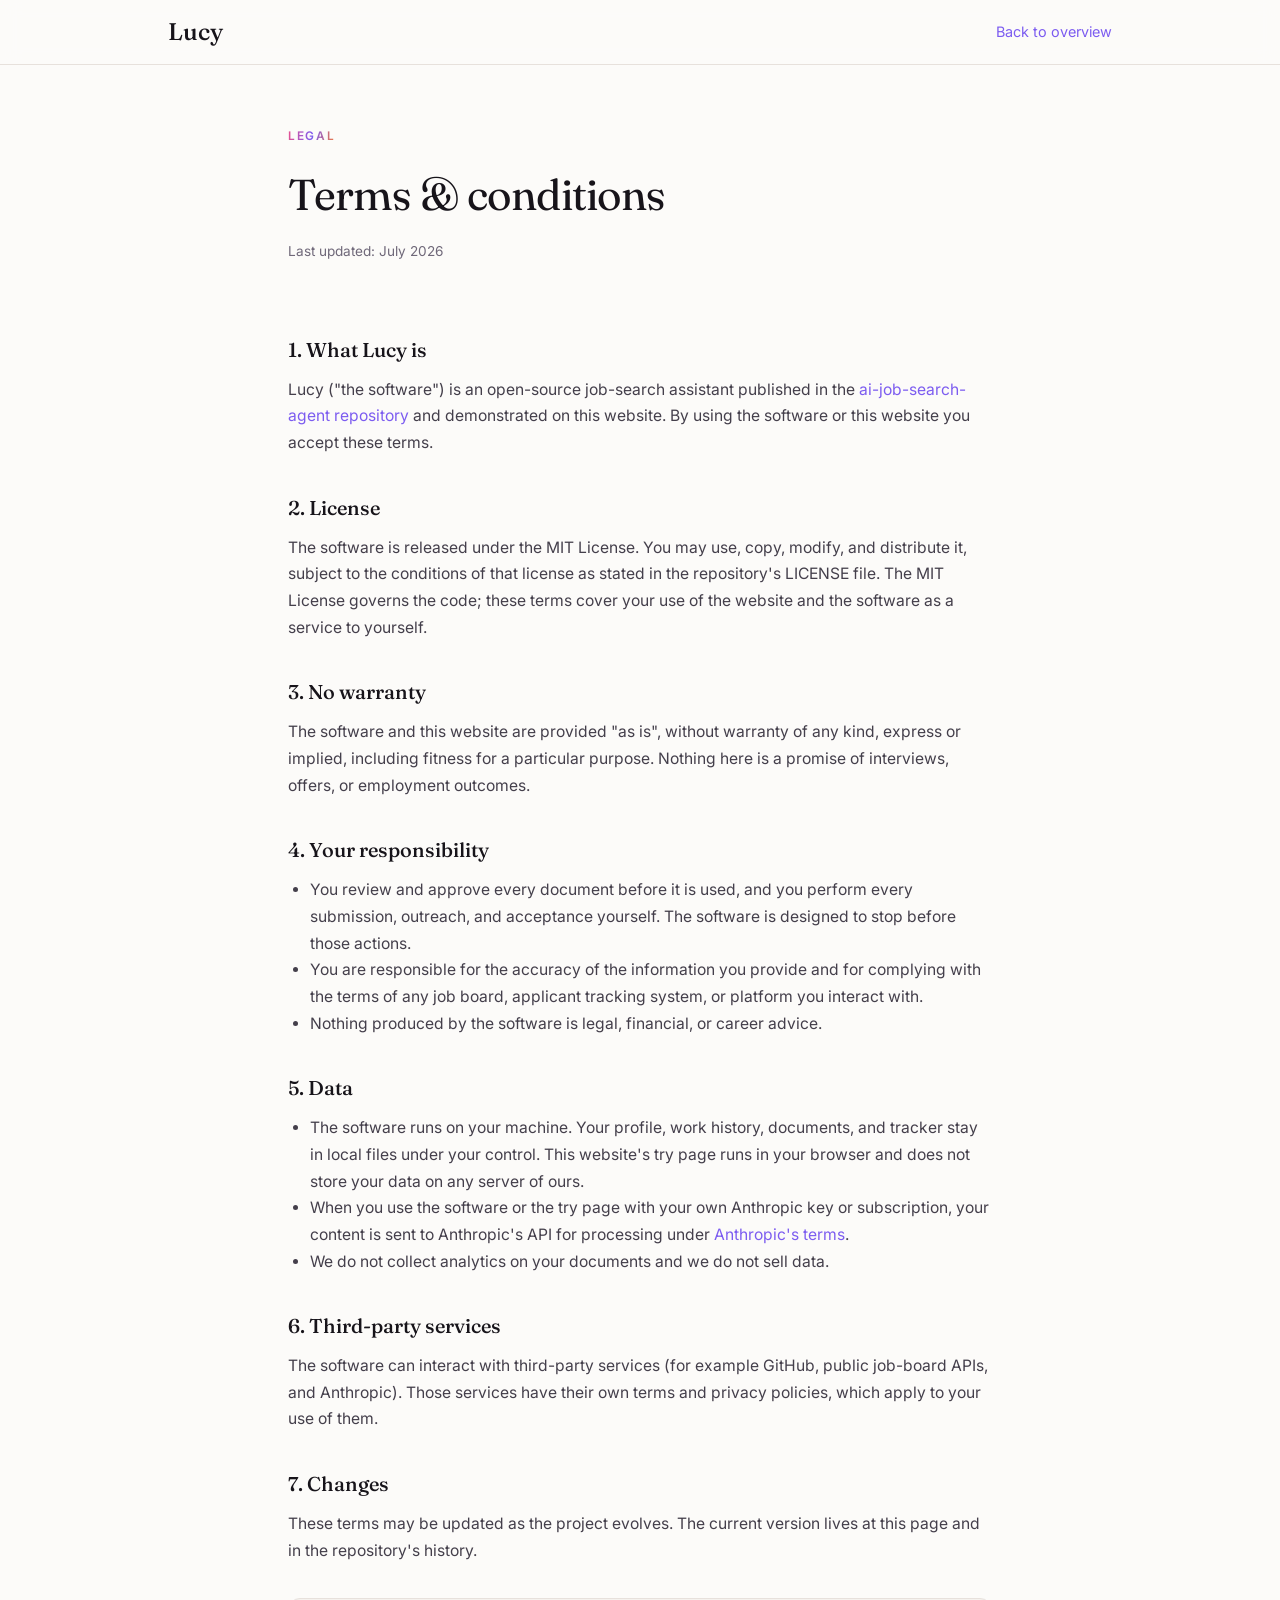
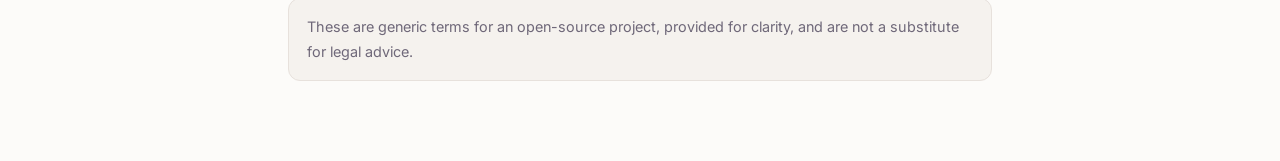
==== docs/terms.html @ f16daef8 "Landing page restructure: concise consulting-style flow, FAQ, terms page - Copy: em dashes removed t" ====
<!DOCTYPE html>
<html lang="en">
<head>
<meta charset="UTF-8">
<meta name="viewport" content="width=device-width, initial-scale=1.0">
<title>Terms &amp; conditions · Lucy</title>
<meta name="description" content="Generic terms and conditions for Lucy, the open-source job-search agent.">
<link rel="preconnect" href="https://fonts.googleapis.com">
<link rel="preconnect" href="https://fonts.gstatic.com" crossorigin>
<link href="https://fonts.googleapis.com/css2?family=Fraunces:opsz,wght@9..144,400;9..144,500&family=Inter:wght@400;500;600&display=swap" rel="stylesheet">
<style>
  :root{
    --ink:#17141a; --ink-2:#443f4b; --ink-3:#6f6879;
    --paper:#fcfbf9; --paper-2:#f5f2ee; --line:#e7e1dc;
    --violet:#7c5cf0;
    --grad:linear-gradient(100deg,#e9518f 0%,#7c5cf0 52%,#f2793f 100%);
    --display:'Fraunces',Georgia,serif; --sans:'Inter',system-ui,-apple-system,sans-serif;
  }
  *{box-sizing:border-box;margin:0;padding:0}
  body{background:var(--paper);color:var(--ink);font-family:var(--sans);
    font-size:16px;line-height:1.7;-webkit-font-smoothing:antialiased}
  .wrap{max-width:760px;margin:0 auto;padding:0 28px}
  a{color:var(--violet);text-decoration:none}
  a:hover{text-decoration:underline}
  nav{position:sticky;top:0;background:rgba(252,251,249,.85);backdrop-filter:blur(10px);
    border-bottom:1px solid var(--line)}
  nav .wrap{display:flex;align-items:center;justify-content:space-between;height:64px;max-width:1000px}
  .logo{font-family:var(--display);font-size:1.5rem;font-weight:500;color:var(--ink)}
  .logo:hover{text-decoration:none}
  header{padding:56px 0 8px}
  .eyebrow{font-size:.74rem;font-weight:600;letter-spacing:.14em;text-transform:uppercase;
    background:var(--grad);-webkit-background-clip:text;background-clip:text;color:transparent}
  h1{font-family:var(--display);font-weight:400;font-size:clamp(1.9rem,4.5vw,2.7rem);
    letter-spacing:-.02em;margin:10px 0 8px}
  .updated{font-size:.85rem;color:var(--ink-3)}
  main{padding:28px 0 80px}
  h2{font-family:var(--display);font-weight:500;font-size:1.25rem;margin:34px 0 10px}
  p,li{color:var(--ink-2);font-size:.98rem}
  ul{padding-left:22px;margin:8px 0}
  .note{border:1px solid var(--line);background:var(--paper-2);border-radius:12px;
    padding:16px 18px;margin-top:34px;font-size:.9rem;color:var(--ink-3)}
</style>
</head>
<body>
<nav>
  <div class="wrap">
    <a class="logo" href="index.html">Lucy</a>
    <a href="index.html" style="font-size:.9rem">Back to overview</a>
  </div>
</nav>
<header>
  <div class="wrap">
    <span class="eyebrow">Legal</span>
    <h1>Terms &amp; conditions</h1>
    <p class="updated">Last updated: July 2026</p>
  </div>
</header>
<main>
  <div class="wrap">
    <h2>1. What Lucy is</h2>
    <p>Lucy ("the software") is an open-source job-search assistant published in the
      <a href="https://github.com/HimadriTrying/ai-job-search-agent" target="_blank" rel="noopener">ai-job-search-agent repository</a>
      and demonstrated on this website. By using the software or this website you accept these terms.</p>

    <h2>2. License</h2>
    <p>The software is released under the MIT License. You may use, copy, modify, and distribute it,
      subject to the conditions of that license as stated in the repository's LICENSE file. The MIT
      License governs the code; these terms cover your use of the website and the software as a service
      to yourself.</p>

    <h2>3. No warranty</h2>
    <p>The software and this website are provided "as is", without warranty of any kind, express or
      implied, including fitness for a particular purpose. Nothing here is a promise of interviews,
      offers, or employment outcomes.</p>

    <h2>4. Your responsibility</h2>
    <ul>
      <li>You review and approve every document before it is used, and you perform every submission,
        outreach, and acceptance yourself. The software is designed to stop before those actions.</li>
      <li>You are responsible for the accuracy of the information you provide and for complying with
        the terms of any job board, applicant tracking system, or platform you interact with.</li>
      <li>Nothing produced by the software is legal, financial, or career advice.</li>
    </ul>

    <h2>5. Data</h2>
    <ul>
      <li>The software runs on your machine. Your profile, work history, documents, and tracker stay
        in local files under your control. This website's try page runs in your browser and does not
        store your data on any server of ours.</li>
      <li>When you use the software or the try page with your own Anthropic key or subscription, your
        content is sent to Anthropic's API for processing under
        <a href="https://www.anthropic.com/legal/consumer-terms" target="_blank" rel="noopener">Anthropic's terms</a>.</li>
      <li>We do not collect analytics on your documents and we do not sell data.</li>
    </ul>

    <h2>6. Third-party services</h2>
    <p>The software can interact with third-party services (for example GitHub, public job-board APIs,
      and Anthropic). Those services have their own terms and privacy policies, which apply to your use
      of them.</p>

    <h2>7. Changes</h2>
    <p>These terms may be updated as the project evolves. The current version lives at this page and in
      the repository's history.</p>

    <div class="note">These are generic terms for an open-source project, provided for clarity, and are
      not a substitute for legal advice.</div>
  </div>
</main>
</body>
</html>
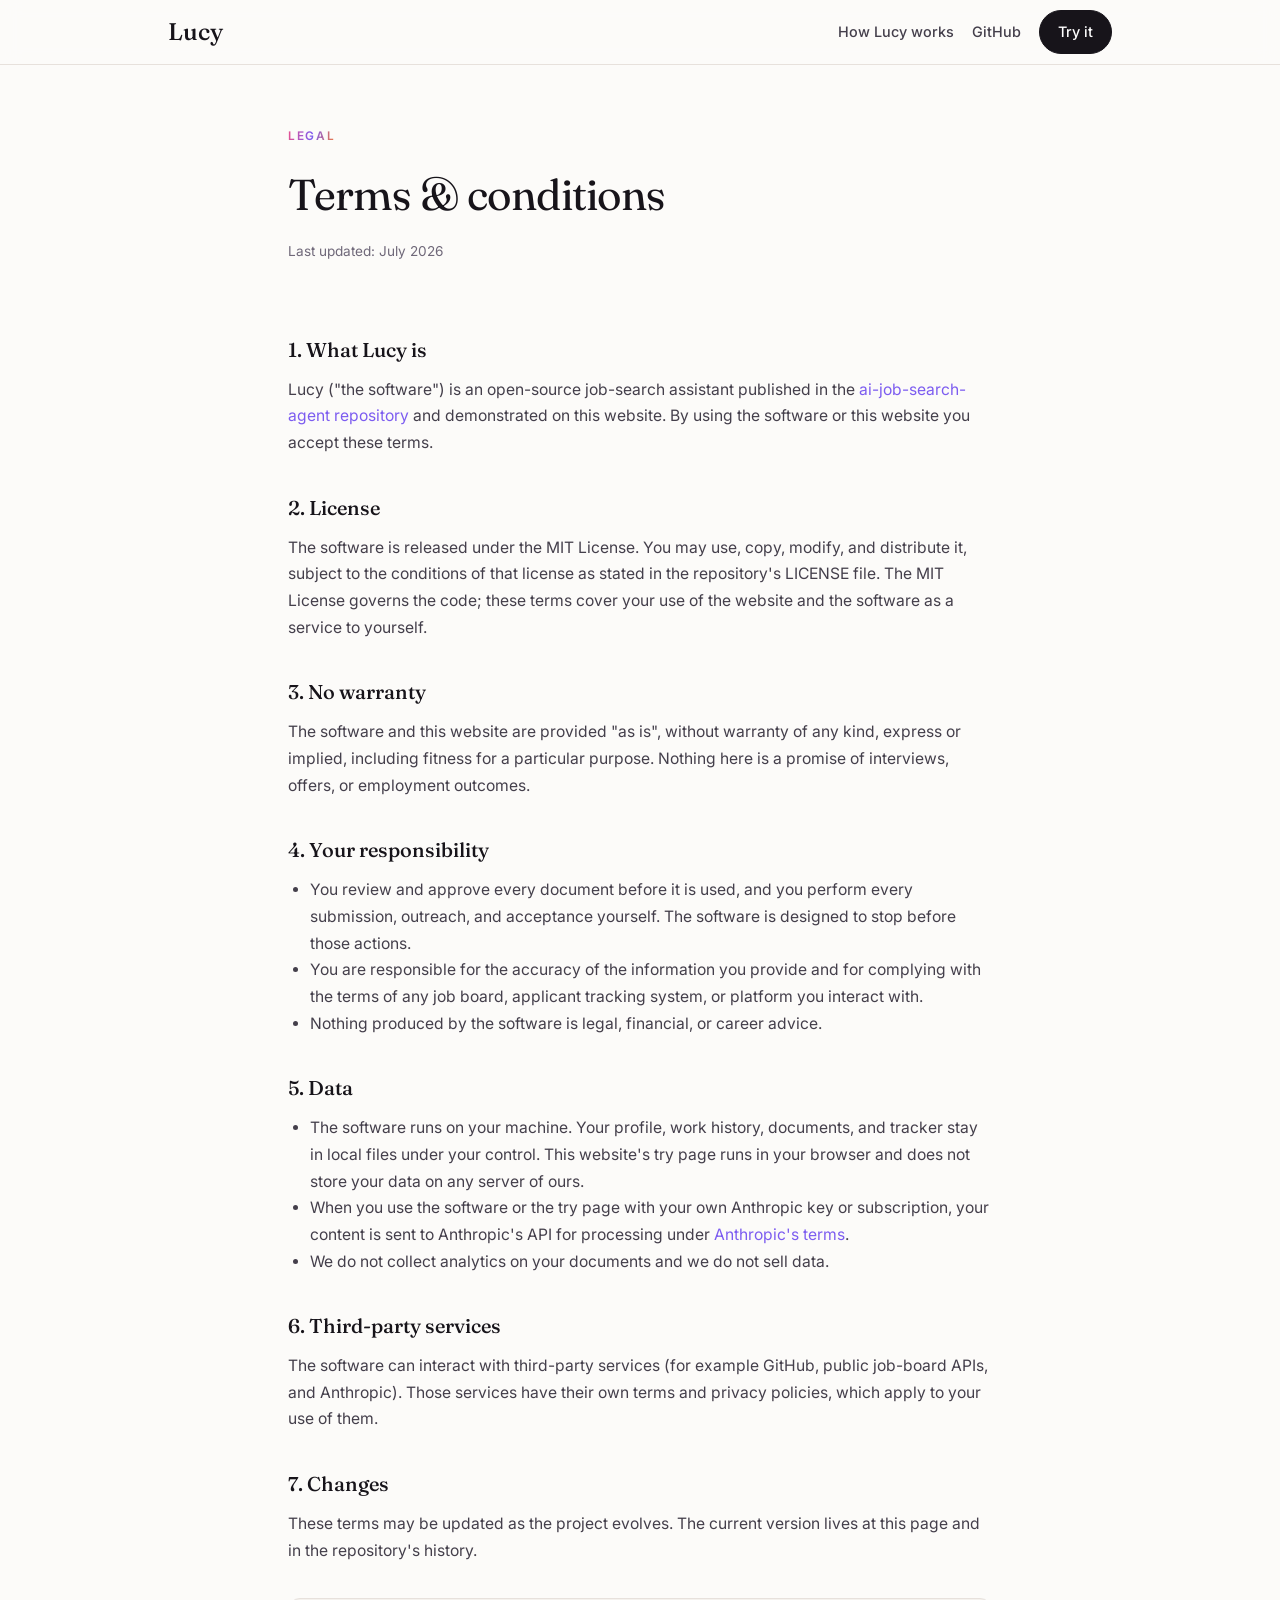
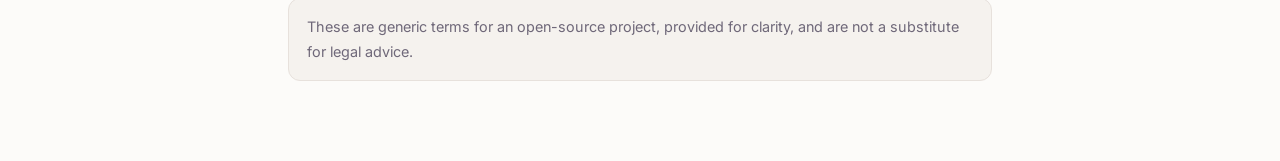
==== commit b3a12376: "Unify top nav across all pages Try and terms pages now carry the same nav as the overview: logo, How" ====
--- a/docs/terms.html
+++ b/docs/terms.html
@@ -27,6 +27,12 @@
   nav .wrap{display:flex;align-items:center;justify-content:space-between;height:64px;max-width:1000px}
   .logo{font-family:var(--display);font-size:1.5rem;font-weight:500;color:var(--ink)}
   .logo:hover{text-decoration:none}
+  .nav-links{display:flex;align-items:center;gap:18px}
+  .nav-link{font-size:.9rem;font-weight:500;color:var(--ink-2)}
+  .nav-cta{font-family:var(--sans);font-size:.9rem;font-weight:500;padding:9px 18px;
+    border-radius:999px;color:#fff;background:var(--ink);border:1px solid var(--ink);transition:.15s}
+  .nav-cta:hover{text-decoration:none;transform:translateY(-1px);box-shadow:0 4px 14px rgba(124,92,240,.25)}
+  @media(max-width:560px){.nav-link{display:none}}
   header{padding:56px 0 8px}
   .eyebrow{font-size:.74rem;font-weight:600;letter-spacing:.14em;text-transform:uppercase;
     background:var(--grad);-webkit-background-clip:text;background-clip:text;color:transparent}
@@ -45,7 +51,11 @@
 <nav>
   <div class="wrap">
     <a class="logo" href="index.html">Lucy</a>
-    <a href="index.html" style="font-size:.9rem">Back to overview</a>
+    <div class="nav-links">
+      <a class="nav-link" href="index.html#how">How Lucy works</a>
+      <a class="nav-link" href="https://github.com/HimadriTrying/ai-job-search-agent" target="_blank" rel="noopener">GitHub</a>
+      <a class="nav-cta" href="try.html">Try it</a>
+    </div>
   </div>
 </nav>
 <header>
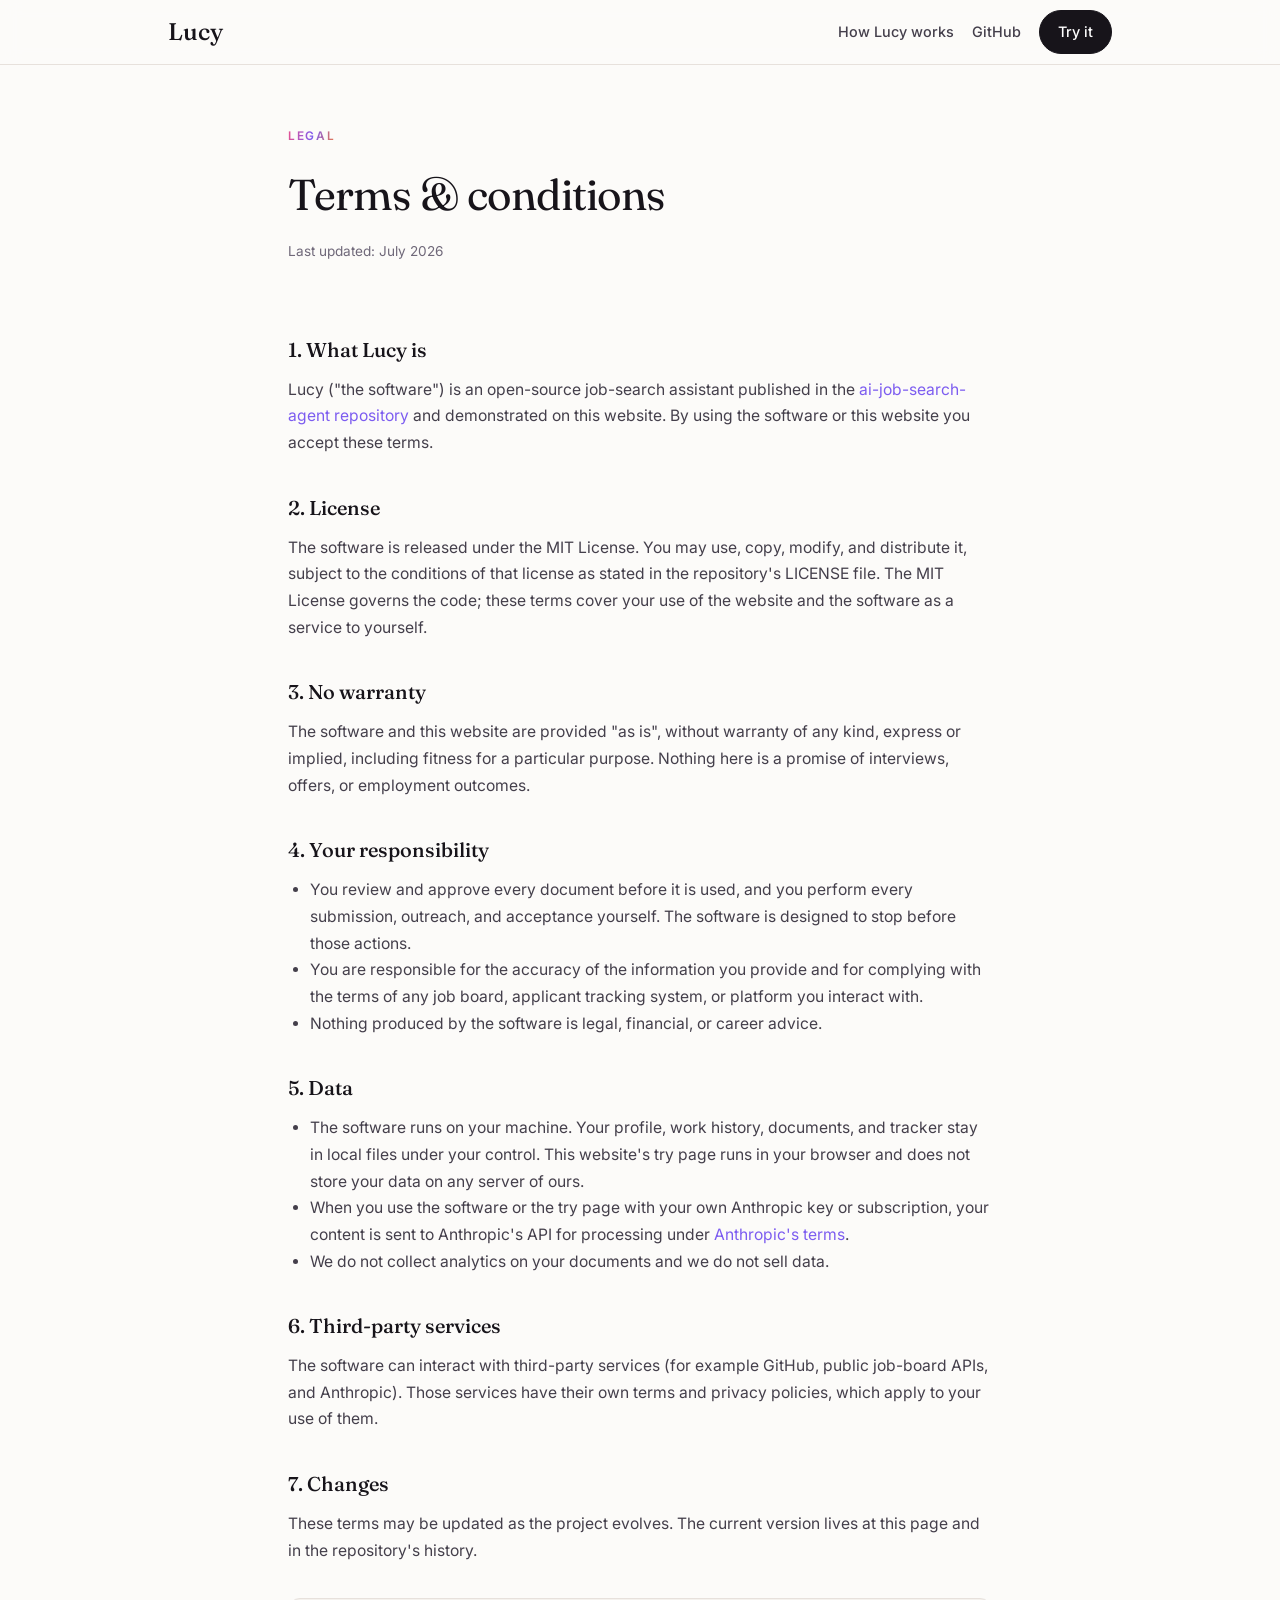
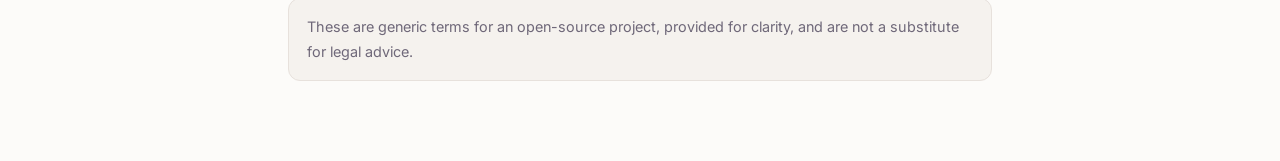
==== commit 81496245: "Stop gradient text from clipping tall and italic glyphs Gradient-filled text paints inside the inlin" ====
--- a/docs/terms.html
+++ b/docs/terms.html
@@ -35,7 +35,9 @@
   @media(max-width:560px){.nav-link{display:none}}
   header{padding:56px 0 8px}
   .eyebrow{font-size:.74rem;font-weight:600;letter-spacing:.14em;text-transform:uppercase;
-    background:var(--grad);-webkit-background-clip:text;background-clip:text;color:transparent}
+    background:var(--grad);-webkit-background-clip:text;background-clip:text;color:transparent;
+    /* padding grows the painted box past the glyphs so none get clipped */
+    padding-top:.2em;padding-bottom:.2em;padding-right:.09em;margin-right:-.09em}
   h1{font-family:var(--display);font-weight:400;font-size:clamp(1.9rem,4.5vw,2.7rem);
     letter-spacing:-.02em;margin:10px 0 8px}
   .updated{font-size:.85rem;color:var(--ink-3)}
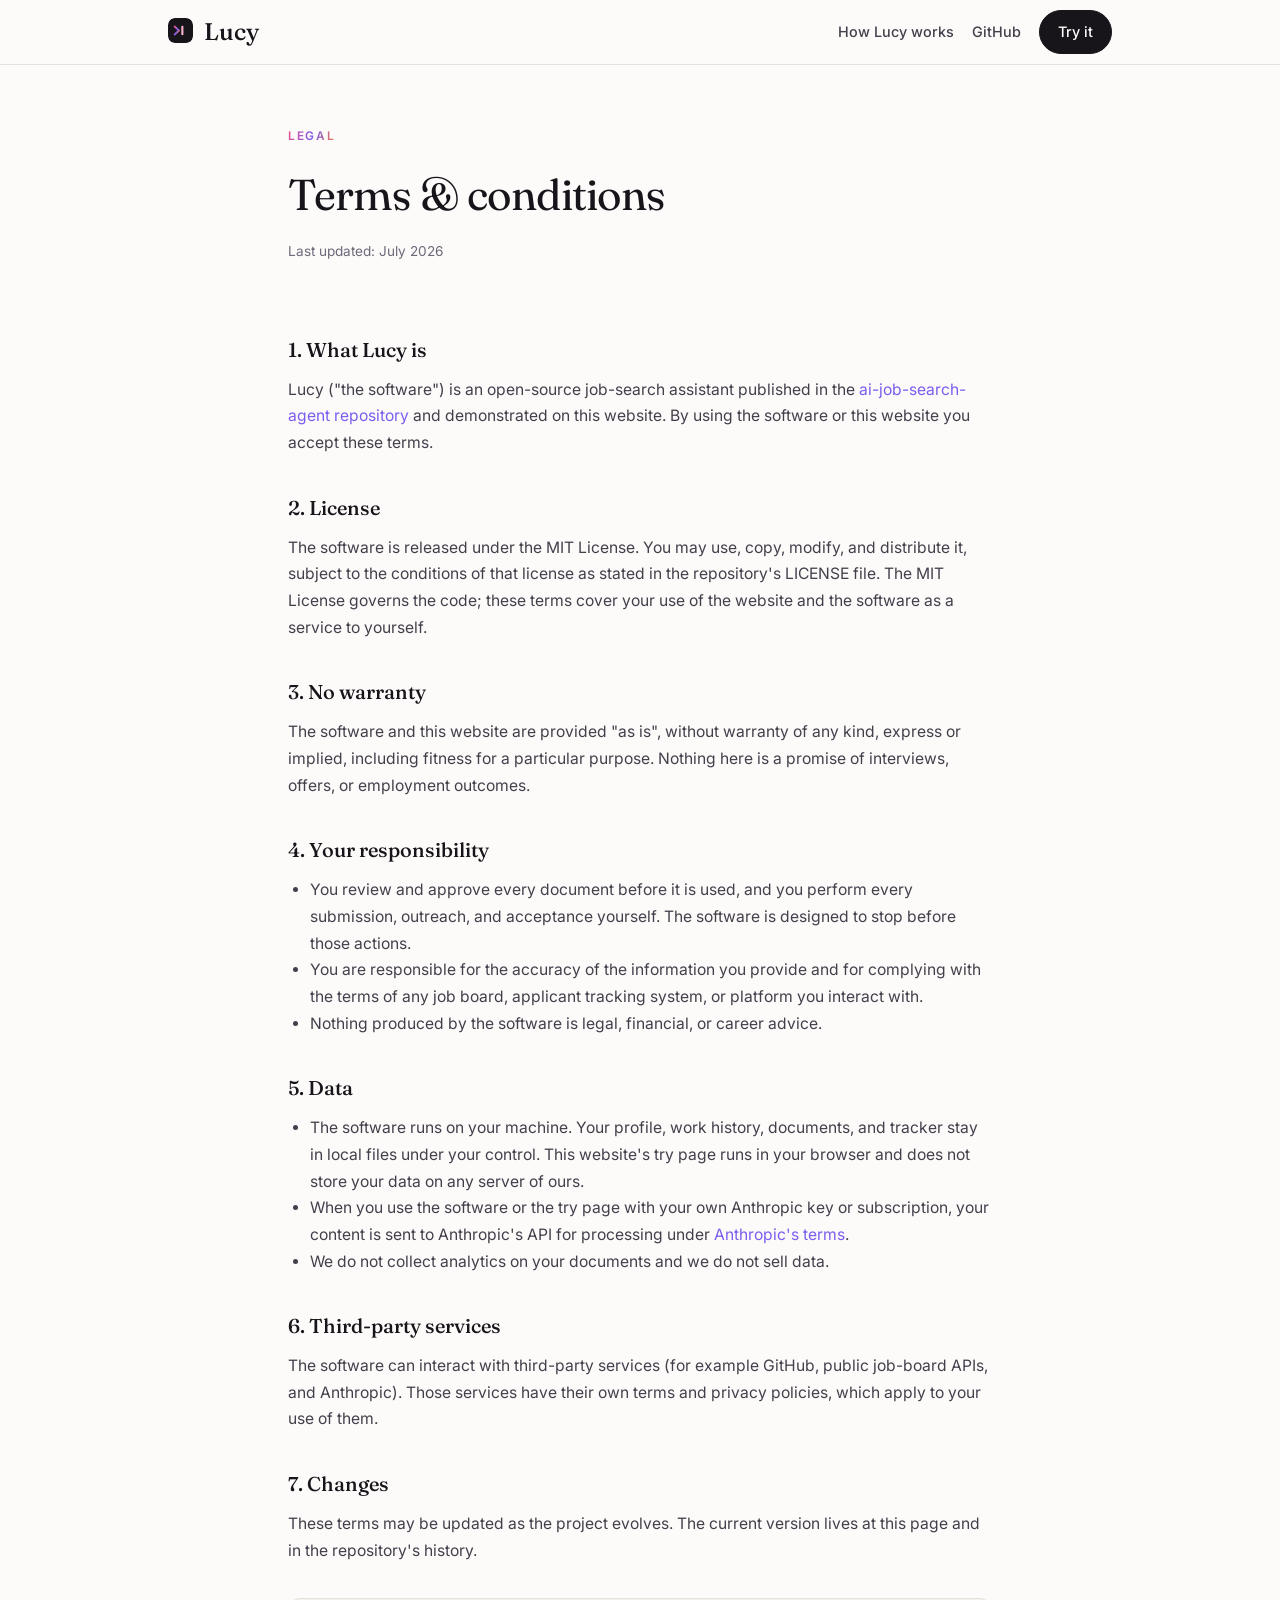
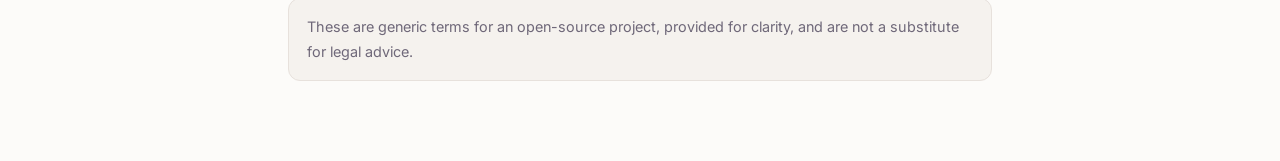
==== commit ea1964c2: "Adopt the prompt-caret mark, and fix links that shared as a grey box Ships option C as Lucy's placeh" ====
--- a/docs/terms.html
+++ b/docs/terms.html
@@ -4,6 +4,10 @@
 <meta charset="UTF-8">
 <meta name="viewport" content="width=device-width, initial-scale=1.0">
 <title>Terms &amp; conditions · Lucy</title>
+<link rel="icon" type="image/svg+xml" href="assets/logo/favicon.svg">
+<link rel="icon" type="image/png" sizes="32x32" href="assets/logo/icon-32.png">
+<link rel="icon" type="image/png" sizes="16x16" href="assets/logo/icon-16.png">
+<link rel="apple-touch-icon" href="assets/logo/apple-touch-icon.png">
 <meta name="description" content="Generic terms and conditions for Lucy, the open-source job-search agent.">
 <link rel="preconnect" href="https://fonts.googleapis.com">
 <link rel="preconnect" href="https://fonts.gstatic.com" crossorigin>
@@ -47,12 +51,14 @@
   ul{padding-left:22px;margin:8px 0}
   .note{border:1px solid var(--line);background:var(--paper-2);border-radius:12px;
     padding:16px 18px;margin-top:34px;font-size:.9rem;color:var(--ink-3)}
+  .logo{display:inline-flex;align-items:center;gap:.46em}
+  .logo .mark{display:block;border-radius:7px;flex:none;position:relative;top:-1px}
 </style>
 </head>
 <body>
 <nav>
   <div class="wrap">
-    <a class="logo" href="index.html">Lucy</a>
+    <a class="logo" href="index.html"><img class="mark" src="assets/logo/lucy-mark.svg" alt="" width="25" height="25"><span>Lucy</span></a>
     <div class="nav-links">
       <a class="nav-link" href="index.html#how">How Lucy works</a>
       <a class="nav-link" href="https://github.com/HimadriTrying/ai-job-search-agent" target="_blank" rel="noopener">GitHub</a>
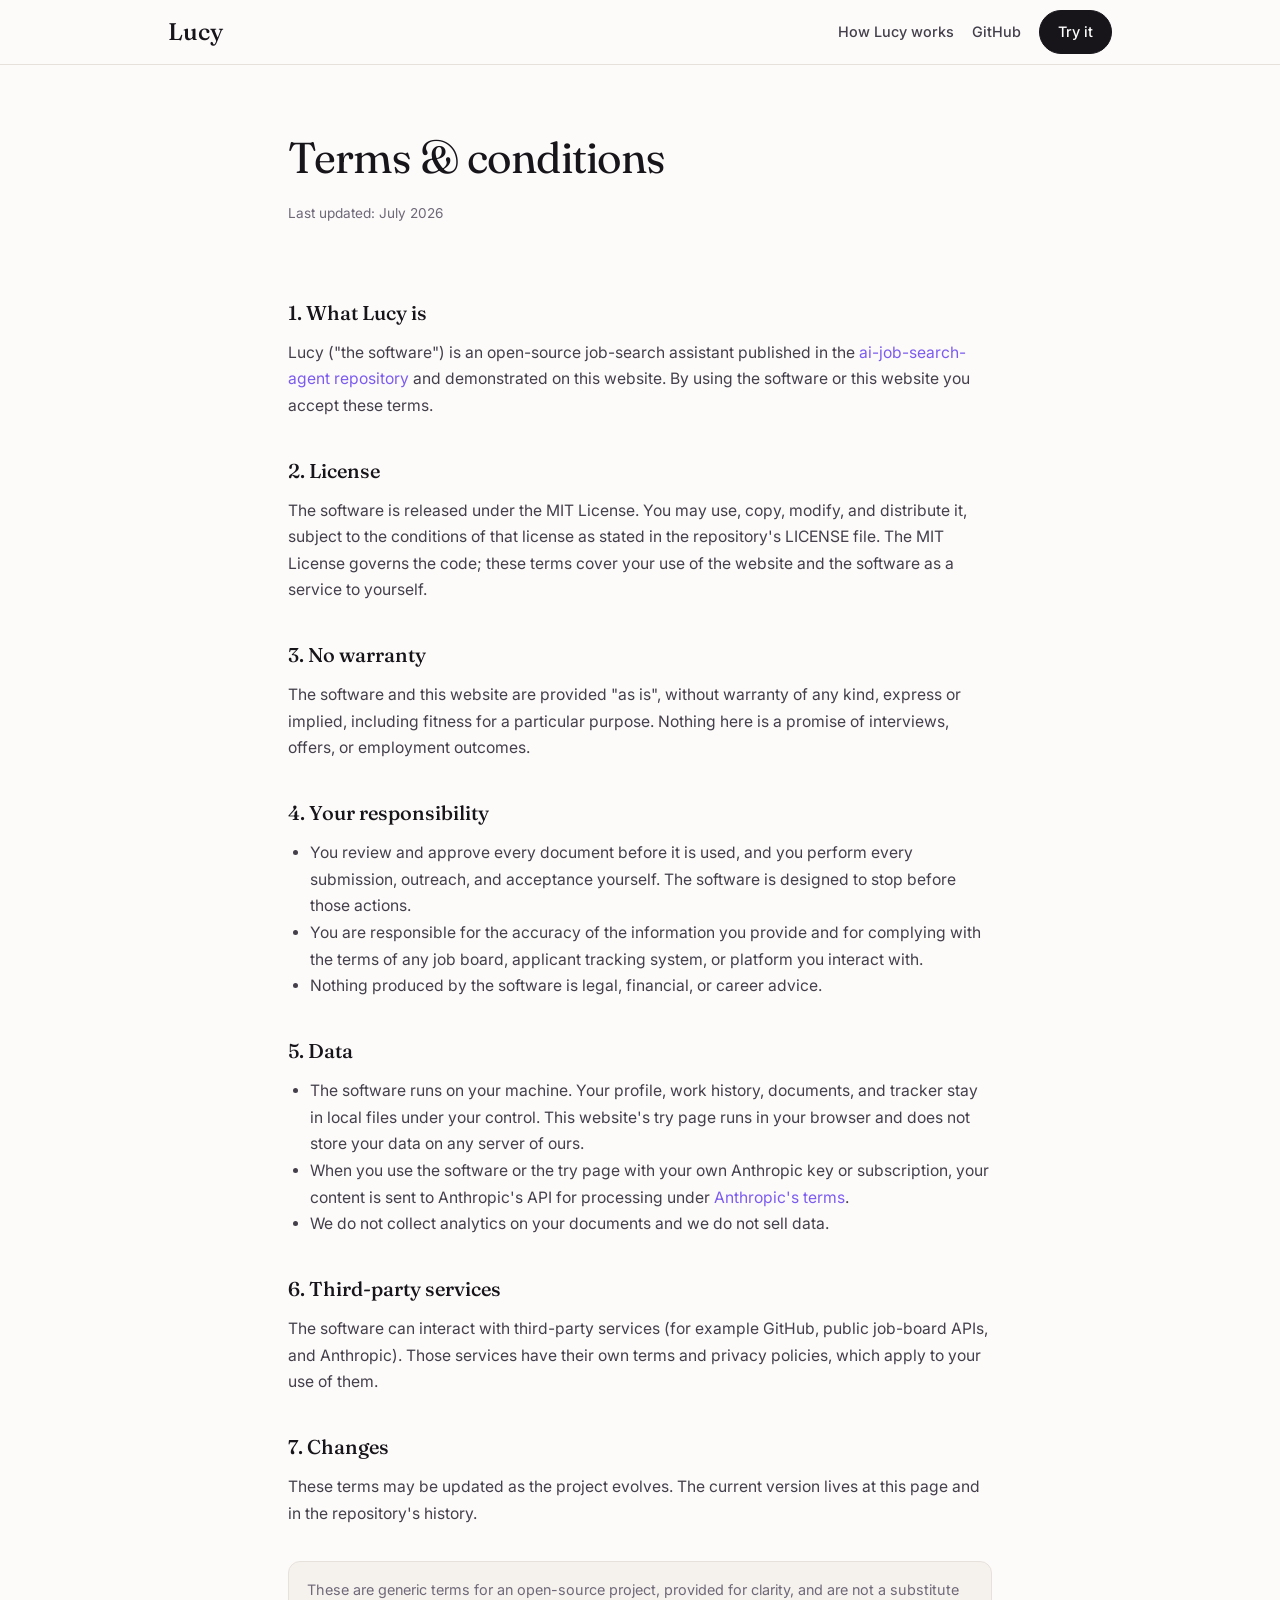
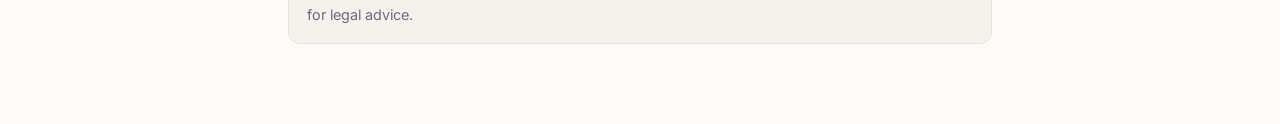
==== commit 172a9d62: "Remove the all-caps eyebrow labels from the public site Letter-spaced uppercase micro-headers above " ====
--- a/docs/terms.html
+++ b/docs/terms.html
@@ -4,10 +4,6 @@
 <meta charset="UTF-8">
 <meta name="viewport" content="width=device-width, initial-scale=1.0">
 <title>Terms &amp; conditions · Lucy</title>
-<link rel="icon" type="image/svg+xml" href="assets/logo/favicon.svg">
-<link rel="icon" type="image/png" sizes="32x32" href="assets/logo/icon-32.png">
-<link rel="icon" type="image/png" sizes="16x16" href="assets/logo/icon-16.png">
-<link rel="apple-touch-icon" href="assets/logo/apple-touch-icon.png">
 <meta name="description" content="Generic terms and conditions for Lucy, the open-source job-search agent.">
 <link rel="preconnect" href="https://fonts.googleapis.com">
 <link rel="preconnect" href="https://fonts.gstatic.com" crossorigin>
@@ -38,12 +34,8 @@
   .nav-cta:hover{text-decoration:none;transform:translateY(-1px);box-shadow:0 4px 14px rgba(124,92,240,.25)}
   @media(max-width:560px){.nav-link{display:none}}
   header{padding:56px 0 8px}
-  .eyebrow{font-size:.74rem;font-weight:600;letter-spacing:.14em;text-transform:uppercase;
-    background:var(--grad);-webkit-background-clip:text;background-clip:text;color:transparent;
-    /* padding grows the painted box past the glyphs so none get clipped */
-    padding-top:.2em;padding-bottom:.2em;padding-right:.09em;margin-right:-.09em}
   h1{font-family:var(--display);font-weight:400;font-size:clamp(1.9rem,4.5vw,2.7rem);
-    letter-spacing:-.02em;margin:10px 0 8px}
+    letter-spacing:-.02em;margin:0 0 8px}
   .updated{font-size:.85rem;color:var(--ink-3)}
   main{padding:28px 0 80px}
   h2{font-family:var(--display);font-weight:500;font-size:1.25rem;margin:34px 0 10px}
@@ -51,14 +43,12 @@
   ul{padding-left:22px;margin:8px 0}
   .note{border:1px solid var(--line);background:var(--paper-2);border-radius:12px;
     padding:16px 18px;margin-top:34px;font-size:.9rem;color:var(--ink-3)}
-  .logo{display:inline-flex;align-items:center;gap:.46em}
-  .logo .mark{display:block;border-radius:7px;flex:none;position:relative;top:-1px}
 </style>
 </head>
 <body>
 <nav>
   <div class="wrap">
-    <a class="logo" href="index.html"><img class="mark" src="assets/logo/lucy-mark.svg" alt="" width="25" height="25"><span>Lucy</span></a>
+    <a class="logo" href="index.html">Lucy</a>
     <div class="nav-links">
       <a class="nav-link" href="index.html#how">How Lucy works</a>
       <a class="nav-link" href="https://github.com/HimadriTrying/ai-job-search-agent" target="_blank" rel="noopener">GitHub</a>
@@ -68,7 +58,6 @@
 </nav>
 <header>
   <div class="wrap">
-    <span class="eyebrow">Legal</span>
     <h1>Terms &amp; conditions</h1>
     <p class="updated">Last updated: July 2026</p>
   </div>
